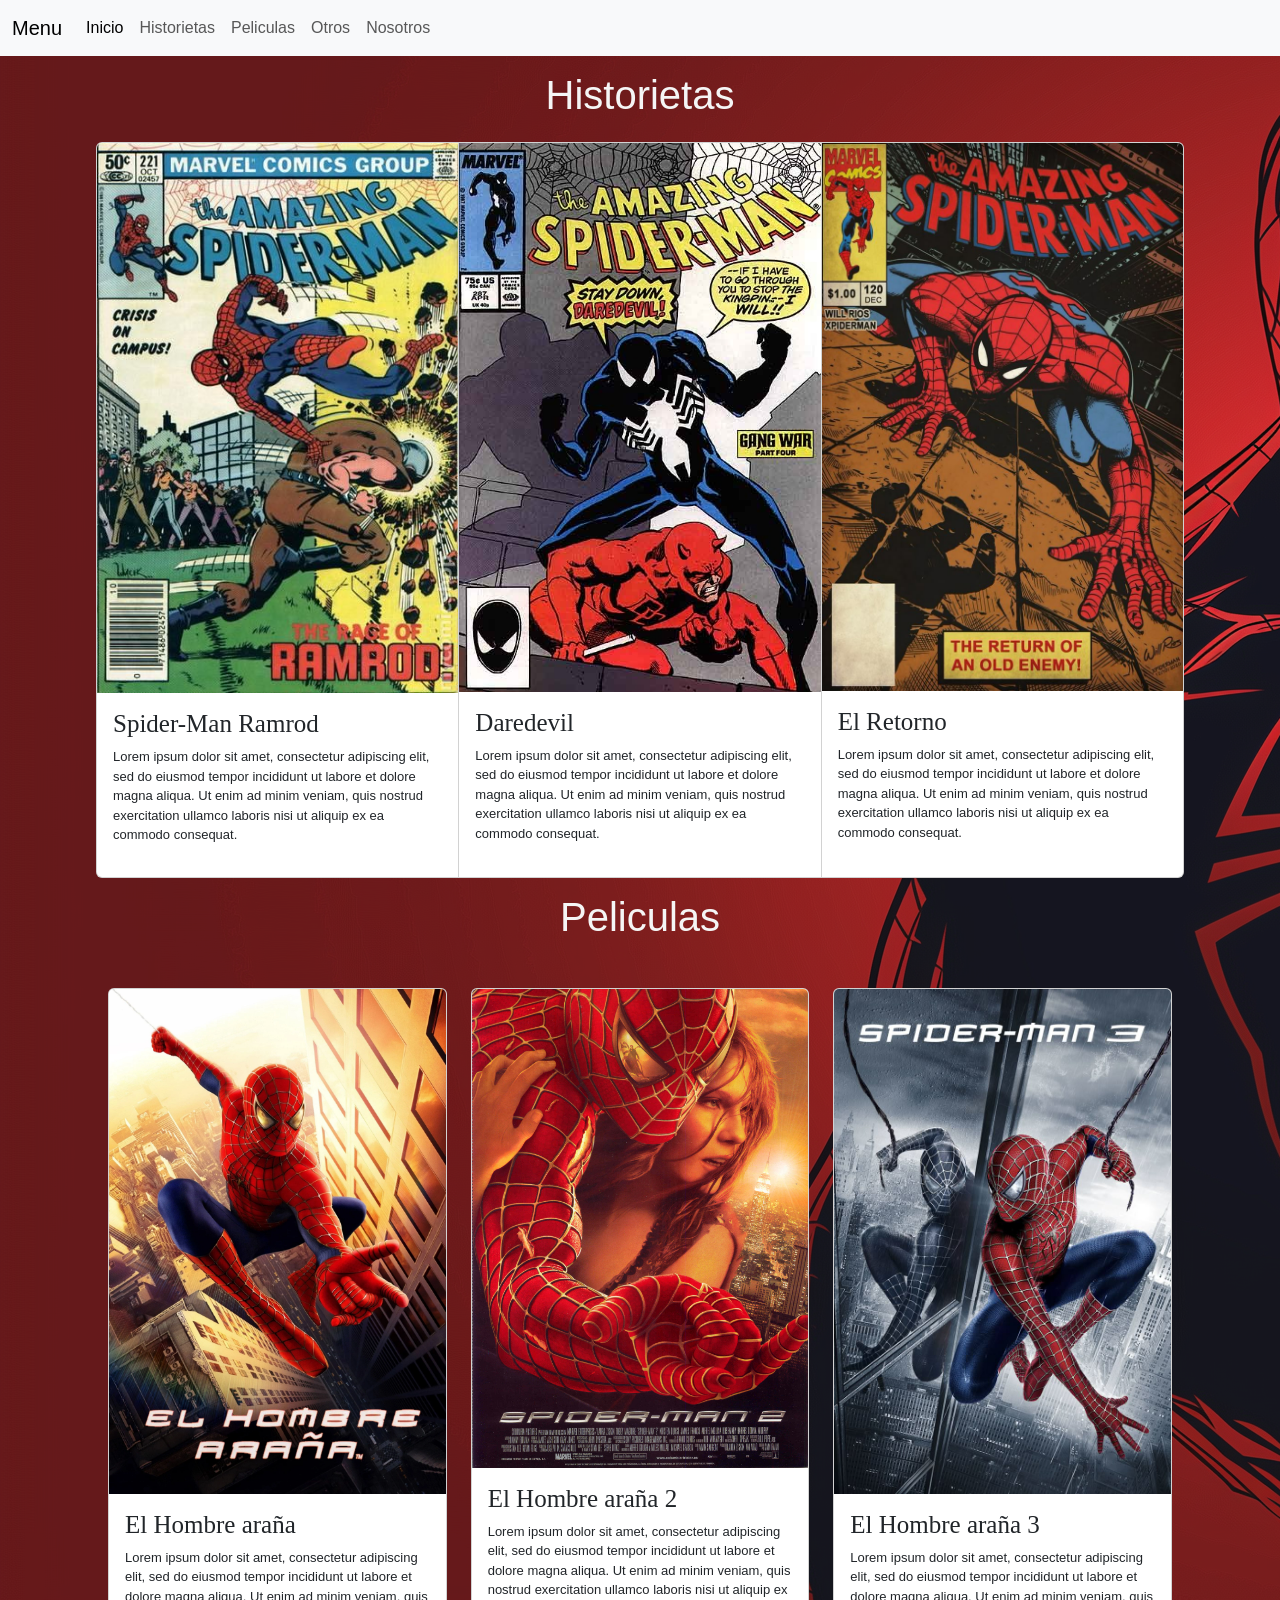
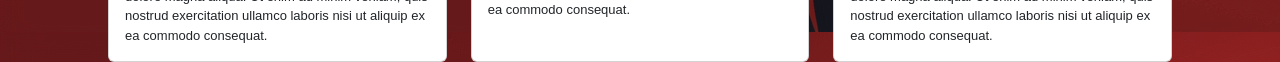
==== index.html @ 8c96453d "first commit" ====
<!DOCTYPE html>
<html lang="en">
<head>
    <meta charset="UTF-8">
    <meta name="viewport" content="width=device-width, initial-scale=1.0">
    <title>Inicio</title>
    <link href="https://cdn.jsdelivr.net/npm/bootstrap@5.3.8/dist/css/bootstrap.min.css" rel="stylesheet" integrity="sha384-sRIl4kxILFvY47J16cr9ZwB07vP4J8+LH7qKQnuqkuIAvNWLzeN8tE5YBujZqJLB" crossorigin="anonymous">
    <link rel="stylesheet" href="style.css">
</head>
<body>
    <header>

        <nav class="navbar navbar-expand-lg bg-body-tertiary">
  <div class="container-fluid">
    <a class="navbar-brand" href="#">Menu</a>
    <button class="navbar-toggler" type="button" data-bs-toggle="collapse" data-bs-target="#navbarNavAltMarkup" aria-controls="navbarNavAltMarkup" aria-expanded="false" aria-label="Toggle navigation">
      <span class="navbar-toggler-icon"></span>
    </button>
    <div class="collapse navbar-collapse" id="navbarNavAltMarkup">
      <div class="navbar-nav">
        <a class="nav-link active" aria-current="page" href="#">Inicio</a>
        <a class="nav-link" href="./pages/historietas.html">Historietas</a>
        <a class="nav-link" href="./pages/peliculas.html">Peliculas</a>
        <a class="nav-link" href="./pages/otros.html">Otros</a>
        <a class="nav-link" href="./pages/nosotros.html">Nosotros</a>
      </div>
    </div>
  </div>
</nav>

    </header>

    <main>

        <h2 class="titulo-secundario">Historietas</h2>

        <div class="card-group contenedor-inicio">
  <div class="card">
    <img src="./img/hombrearaña.jpg" class="card-img-top" alt="Ramrod">
    <div class="card-body">
      <h5 class="card-title">Spider-Man Ramrod</h5>
      <p class="card-text">Lorem ipsum dolor sit amet, consectetur adipiscing elit, sed do eiusmod tempor incididunt ut labore et dolore magna aliqua. Ut enim ad minim veniam, quis nostrud exercitation ullamco laboris nisi ut aliquip ex ea commodo consequat.</p>
      <p class="card-text"><small class="text-body-secondary"></small></p>
    </div>
  </div>
  <div class="card">
    <img src="./img/hombrearañana2.jpg" class="card-img-top" alt="Daredevil">
    <div class="card-body">
      <h5 class="card-title">Daredevil</h5>
      <p class="card-text">Lorem ipsum dolor sit amet, consectetur adipiscing elit, sed do eiusmod tempor incididunt ut labore et dolore magna aliqua. Ut enim ad minim veniam, quis nostrud exercitation ullamco laboris nisi ut aliquip ex ea commodo consequat.</p>
      <p class="card-text"><small class="text-body-secondary"></small></p>
    </div>
  </div>
  <div class="card">
    <img src="./img/hombrearaña3.jpg" class="card-img-top" alt="Return">
    <div class="card-body">
      <h5 class="card-title">El Retorno</h5>
      <p class="card-text">Lorem ipsum dolor sit amet, consectetur adipiscing elit, sed do eiusmod tempor incididunt ut labore et dolore magna aliqua. Ut enim ad minim veniam, quis nostrud exercitation ullamco laboris nisi ut aliquip ex ea commodo consequat.</p>
      <p class="card-text"><small class="text-body-secondary"></small></p>
    </div>
  </div>
</div>
<H2 class="titulo-secundario">Peliculas</H2>

<div class="row row-cols-1 row-cols-md-3 g-4 contenedor-inicio">
  <div class="col">
    <div class="card h-100">
      <img src="./img/Hombrepeli1.webp" class="card-img-top" alt="...">
      <div class="card-body">
        <h5 class="card-title">El Hombre araña</h5>
        <p class="card-text">Lorem ipsum dolor sit amet, consectetur adipiscing elit, sed do eiusmod tempor incididunt ut labore et dolore magna aliqua. Ut enim ad minim veniam, quis nostrud exercitation ullamco laboris nisi ut aliquip ex ea commodo consequat.</p>
      </div>
    </div>
  </div>
  <div class="col">
    <div class="card h-100">
      <img src="./img/hombrepeli2.jpg" class="card-img-top" alt="...">
      <div class="card-body">
        <h5 class="card-title">El Hombre araña 2</h5>
        <p class="card-text">Lorem ipsum dolor sit amet, consectetur adipiscing elit, sed do eiusmod tempor incididunt ut labore et dolore magna aliqua. Ut enim ad minim veniam, quis nostrud exercitation ullamco laboris nisi ut aliquip ex ea commodo consequat.</p>
      </div>
    </div>
  </div>
  <div class="col">
    <div class="card h-100">
      <img src="./img/hombrepeli3.jpg" class="card-img-top" alt="...">
      <div class="card-body">
        <h5 class="card-title">El Hombre araña 3</h5>
        <p class="card-text">Lorem ipsum dolor sit amet, consectetur adipiscing elit, sed do eiusmod tempor incididunt ut labore et dolore magna aliqua. Ut enim ad minim veniam, quis nostrud exercitation ullamco laboris nisi ut aliquip ex ea commodo consequat.</p>
      </div>
    </div>
  </div>
</div>


    </main>

    <footer>

    </footer>
    <script src="https://cdn.jsdelivr.net/npm/bootstrap@5.3.8/dist/js/bootstrap.bundle.min.js" integrity="sha384-FKyoEForCGlyvwx9Hj09JcYn3nv7wiPVlz7YYwJrWVcXK/BmnVDxM+D2scQbITxI" crossorigin="anonymous"></script>
</html>
---- style.css ----
*{
    margin: 0;
    padding: 0;
    box-sizing: border-box;

}

body{
    font-family: 'Lucida Sans', 'Lucida Sans Regular', 'Lucida Grande', 'Lucida Sans Unicode', Geneva, Verdana, sans-serif;
    background-image: url(fondo4.jpg);
    }
.container-fluid{
        
    font-family: Verdana, Geneva, Tahoma, sans-serif;

}

.titulo-secundario{
    color: whitesmoke;
    font-size: 40px;
    padding: 15px;
    text-align: center;
    text-shadow: 4px;
}

.card-title{

    font-family: Georgia, 'Times New Roman', Times, serif;
    font-size: 25px;
}

.card-text{

    font-size: 13px;
}

.card-text1{

    font-size: 15px;
}

.ajuste-card{
    display: grid;
    gap: 20px;

    max-width: 1000px;
    margin: auto;
    width: 100%;

    border: solid 3px black;
}

.ajustar-imagen{
    border: solid 2px black;
}

.contenedor{
    width: 85%;
    max-width: 20px auto;
     margin: 0 auto;
}

.texto-pregunta{
    color: white;
    font-family: 'Courier New', Courier, monospace;
    text-align: center;
}

.texto-respuesta{
    color: aliceblue;
    border: solid 2px black
    
}
.contenedor-inicio{
    width: 85%;
     max-width: 20px auto;
     margin: 0 auto;
}



.peli-imagenes{
    height: 40vh;
    object-fit: cover;
    margin: 0 auto;
}

@media ( max-width ){

    .peli-imagenes{ 
    height: 30vh;

}
}

.tops{
    color: aliceblue;
    font-family: 'Gill Sans', 'Gill Sans MT', Calibri, 'Trebuchet MS', sans-serif;
    font-style: normal;
    margin: 0 auto;
}
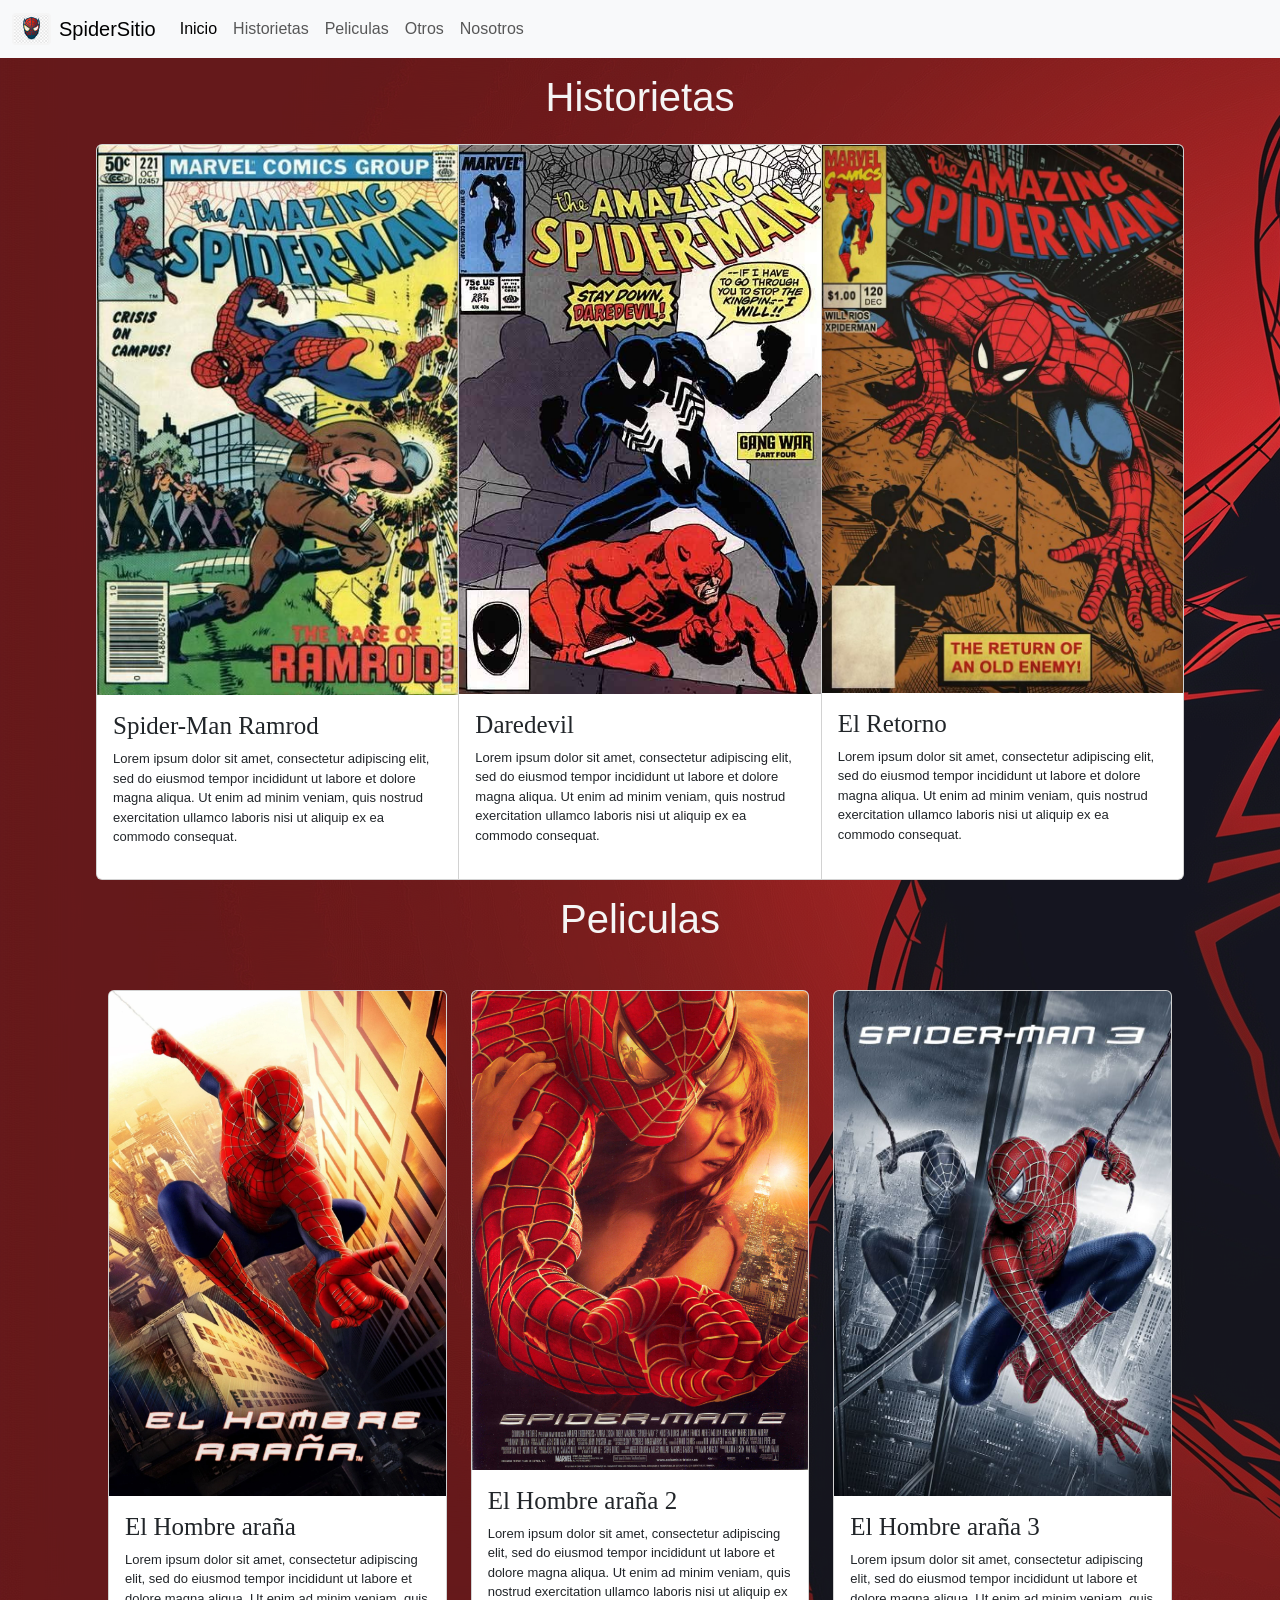
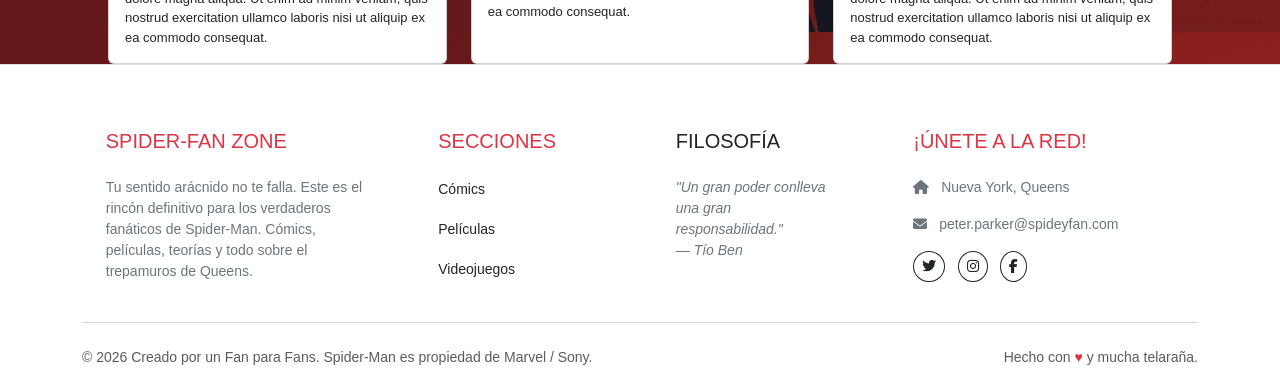
==== commit 20b3268f: "se modifico todo" ====
--- a/index.html
+++ b/index.html
@@ -5,30 +5,38 @@
     <meta name="viewport" content="width=device-width, initial-scale=1.0">
     <title>Inicio</title>
     <link href="https://cdn.jsdelivr.net/npm/bootstrap@5.3.8/dist/css/bootstrap.min.css" rel="stylesheet" integrity="sha384-sRIl4kxILFvY47J16cr9ZwB07vP4J8+LH7qKQnuqkuIAvNWLzeN8tE5YBujZqJLB" crossorigin="anonymous">
+    <link rel="stylesheet" href="https://cdnjs.cloudflare.com/ajax/libs/font-awesome/6.4.0/css/all.min.css" integrity="sha512-iecdLmaskl7CVkqkXNQ/ZH/XLlvWZOJyj7Yy7tcenmpD1ypASozpmT/E0iPtmFIB46ZmdtAc9eNBvH0H/ZpiBw==" crossorigin="anonymous" referrerpolicy="no-referrer" />
     <link rel="stylesheet" href="style.css">
 </head>
 <body>
+
+
     <header>
+  <nav class="navbar navbar-expand-lg bg-body-tertiary">
+    <div class="container-fluid">
+      
+      <a class="navbar-brand d-flex align-items-center" href="#">
+        <img src="./img/spidey_icon.png" alt="Spider-Man Icon" class="spidey-logo">
+        SpiderSitio
+      </a>
+      
+      <button class="navbar-toggler spidey-menu-btn" type="button" data-bs-toggle="collapse" data-bs-target="#navbarNavAltMarkup" aria-controls="navbarNavAltMarkup" aria-expanded="false" aria-label="Toggle navigation">
+        <img src="./img/spidey_icon.png" alt="Menu" class="spidey-btn-img">
+      </button>
+      
+      <div class="collapse navbar-collapse" id="navbarNavAltMarkup">
+        <div class="navbar-nav">
+          <a class="nav-link active" aria-current="page" href="#">Inicio</a>
+          <a class="nav-link" href="./pages/historietas.html">Historietas</a>
+          <a class="nav-link" href="./pages/peliculas.html">Peliculas</a>
+          <a class="nav-link" href="./pages/otros.html">Otros</a>
+          <a class="nav-link" href="./pages/nosotros.html">Nosotros</a>
+        </div>
+      </div>
 
-        <nav class="navbar navbar-expand-lg bg-body-tertiary">
-  <div class="container-fluid">
-    <a class="navbar-brand" href="#">Menu</a>
-    <button class="navbar-toggler" type="button" data-bs-toggle="collapse" data-bs-target="#navbarNavAltMarkup" aria-controls="navbarNavAltMarkup" aria-expanded="false" aria-label="Toggle navigation">
-      <span class="navbar-toggler-icon"></span>
-    </button>
-    <div class="collapse navbar-collapse" id="navbarNavAltMarkup">
-      <div class="navbar-nav">
-        <a class="nav-link active" aria-current="page" href="#">Inicio</a>
-        <a class="nav-link" href="./pages/historietas.html">Historietas</a>
-        <a class="nav-link" href="./pages/peliculas.html">Peliculas</a>
-        <a class="nav-link" href="./pages/otros.html">Otros</a>
-        <a class="nav-link" href="./pages/nosotros.html">Nosotros</a>
-      </div>
     </div>
-  </div>
-</nav>
-
-    </header>
+  </nav>
+</header>
 
     <main>
 
@@ -95,8 +103,61 @@
 
     </main>
 
-    <footer>
+    
+    <footer class="footer-blanco text-dark pt-5 pb-4">
+    <div class="container text-center text-md-start">
+        <div class="row text-center text-md-start">
+            
+            <div class="col-md-3 col-lg-3 col-xl-3 mx-auto mt-3">
+                <h5 class="text-uppercase mb-4 font-weight-bold text-danger">Spider-Fan Zone</h5>
+                <p class="text-secondary small">
+                    Tu sentido arácnido no te falla. Este es el rincón definitivo para los verdaderos fanáticos de Spider-Man. Cómics, películas, teorías y todo sobre el trepamuros de Queens.
+                </p>
+            </div>
 
-    </footer>
+            <div class="col-md-2 col-lg-2 col-xl-2 mx-auto mt-3">
+                <h5 class="text-uppercase mb-4 font-weight-bold text-danger">Secciones</h5>
+                <p><a href="#" class="text-dark text-decoration-none hover-red small">Cómics</a></p>
+                <p><a href="#" class="text-dark text-decoration-none hover-red small">Películas</a></p>
+                <p><a href="#" class="text-dark text-decoration-none hover-red small">Videojuegos</a></p>
+            </div>
+
+            <div class="col-md-3 col-lg-2 col-xl-2 mx-auto mt-3">
+                <h5 class="text-uppercase mb-4 font-weight-bold text-dark">Filosofía</h5>
+                <p class="fst-italic text-secondary small">
+                    "Un gran poder conlleva una gran responsabilidad." <br>— Tío Ben
+                </p>
+            </div>
+
+            <div class="col-md-4 col-lg-3 col-xl-3 mx-auto mt-3">
+                <h5 class="text-uppercase mb-4 font-weight-bold text-danger">¡Únete a la Red!</h5>
+                <p class="small text-secondary"><i class="fas fa-home me-2"></i> Nueva York, Queens</p>
+                <p class="small text-secondary"><i class="fas fa-envelope me-2"></i> peter.parker@spideyfan.com</p>
+                
+                <div class="mt-3">
+                    <a href="#" class="btn btn-outline-dark btn-sm rounded-circle me-2"><i class="fab fa-twitter"></i></a>
+                    <a href="#" class="btn btn-outline-dark btn-sm rounded-circle me-2"><i class="fab fa-instagram"></i></a>
+                    <a href="#" class="btn btn-outline-dark btn-sm rounded-circle"><i class="fab fa-facebook-f"></i></a>
+                </div>
+            </div>
+            
+        </div>
+
+        <hr class="mb-4 mt-4 text-muted">
+
+        <div class="row align-items-center">
+            <div class="col-md-7 col-lg-8 text-center text-md-start">
+                <p class="small text-muted mb-0">
+                    © 2026 Creado por un Fan para Fans. Spider-Man es propiedad de Marvel / Sony.
+                </p>
+            </div>
+            <div class="col-md-5 col-lg-4 text-center text-md-end">
+                <p class="small text-muted mb-0">Hecho con <span class="text-danger">♥</span> y mucha telaraña.</p>
+            </div>
+        </div>
+    </div>
+</footer>
+
+
     <script src="https://cdn.jsdelivr.net/npm/bootstrap@5.3.8/dist/js/bootstrap.bundle.min.js" integrity="sha384-FKyoEForCGlyvwx9Hj09JcYn3nv7wiPVlz7YYwJrWVcXK/BmnVDxM+D2scQbITxI" crossorigin="anonymous"></script>
 </html>
--- a/style.css
+++ b/style.css
@@ -79,23 +79,72 @@
 
 
 
-.peli-imagenes{
-    height: 40vh;
+@media (max-width: 767.98px) {
+  .ajuste-carrusel {
+    min-height: 200px;
+  }
+  .peli-imagenes {
+    height: 100%;
     object-fit: cover;
-    margin: 0 auto;
+  }
 }
 
-@media ( max-width ){
-
-    .peli-imagenes{ 
-    height: 30vh;
-
-}
+.tops {
+  font-family: 'Poppins', sans-serif;
+  font-size: 1.4rem;
+  font-weight: 800;
+  text-transform: uppercase;
+  color: #ffffff;
+  background-color: #e50914; /* Rojo estilo Netflix */
+  padding: 6px 16px;
+  border-radius: 4px;
+  display: inline-block;
+  margin-left: 1.5rem; /* Alineado con tus tarjetas */
+  margin-top: 2.5rem;
+  margin-bottom: 1.2rem;
+  box-shadow: 0 4px 6px rgba(0, 0, 0, 0.1);
 }
 
-.tops{
-    color: aliceblue;
-    font-family: 'Gill Sans', 'Gill Sans MT', Calibri, 'Trebuchet MS', sans-serif;
-    font-style: normal;
-    margin: 0 auto;
+.footer-blanco {
+    background-color: #ffffff; 
+    border-top: 1px solid #e0e0e0; 
 }
+
+
+.hover-red:hover {
+    color: #dc3545 !important;
+    transition: color 0.2s ease-in-out;
+}
+
+
+.footer-blanco .btn-outline-dark:hover {
+    background-color: #dc3545;
+    border-color: #dc3545;
+    color: #ffffff;
+}
+
+
+.spidey-logo {
+  height: 32px;
+  width: auto;
+  margin-right: 8px;
+  background-color: whitesmoke; 
+  border-radius: 4px;        
+  padding: 2px;              
+}
+
+
+.spidey-menu-btn {
+  border: none !important;
+  background: transparent !important;
+  padding: 0;
+}
+
+
+.spidey-btn-img {
+  height: 32px;
+  width: auto;
+  background-color: whitesmoke; 
+  border-radius: 4px;        
+  padding: 2px;              
+}
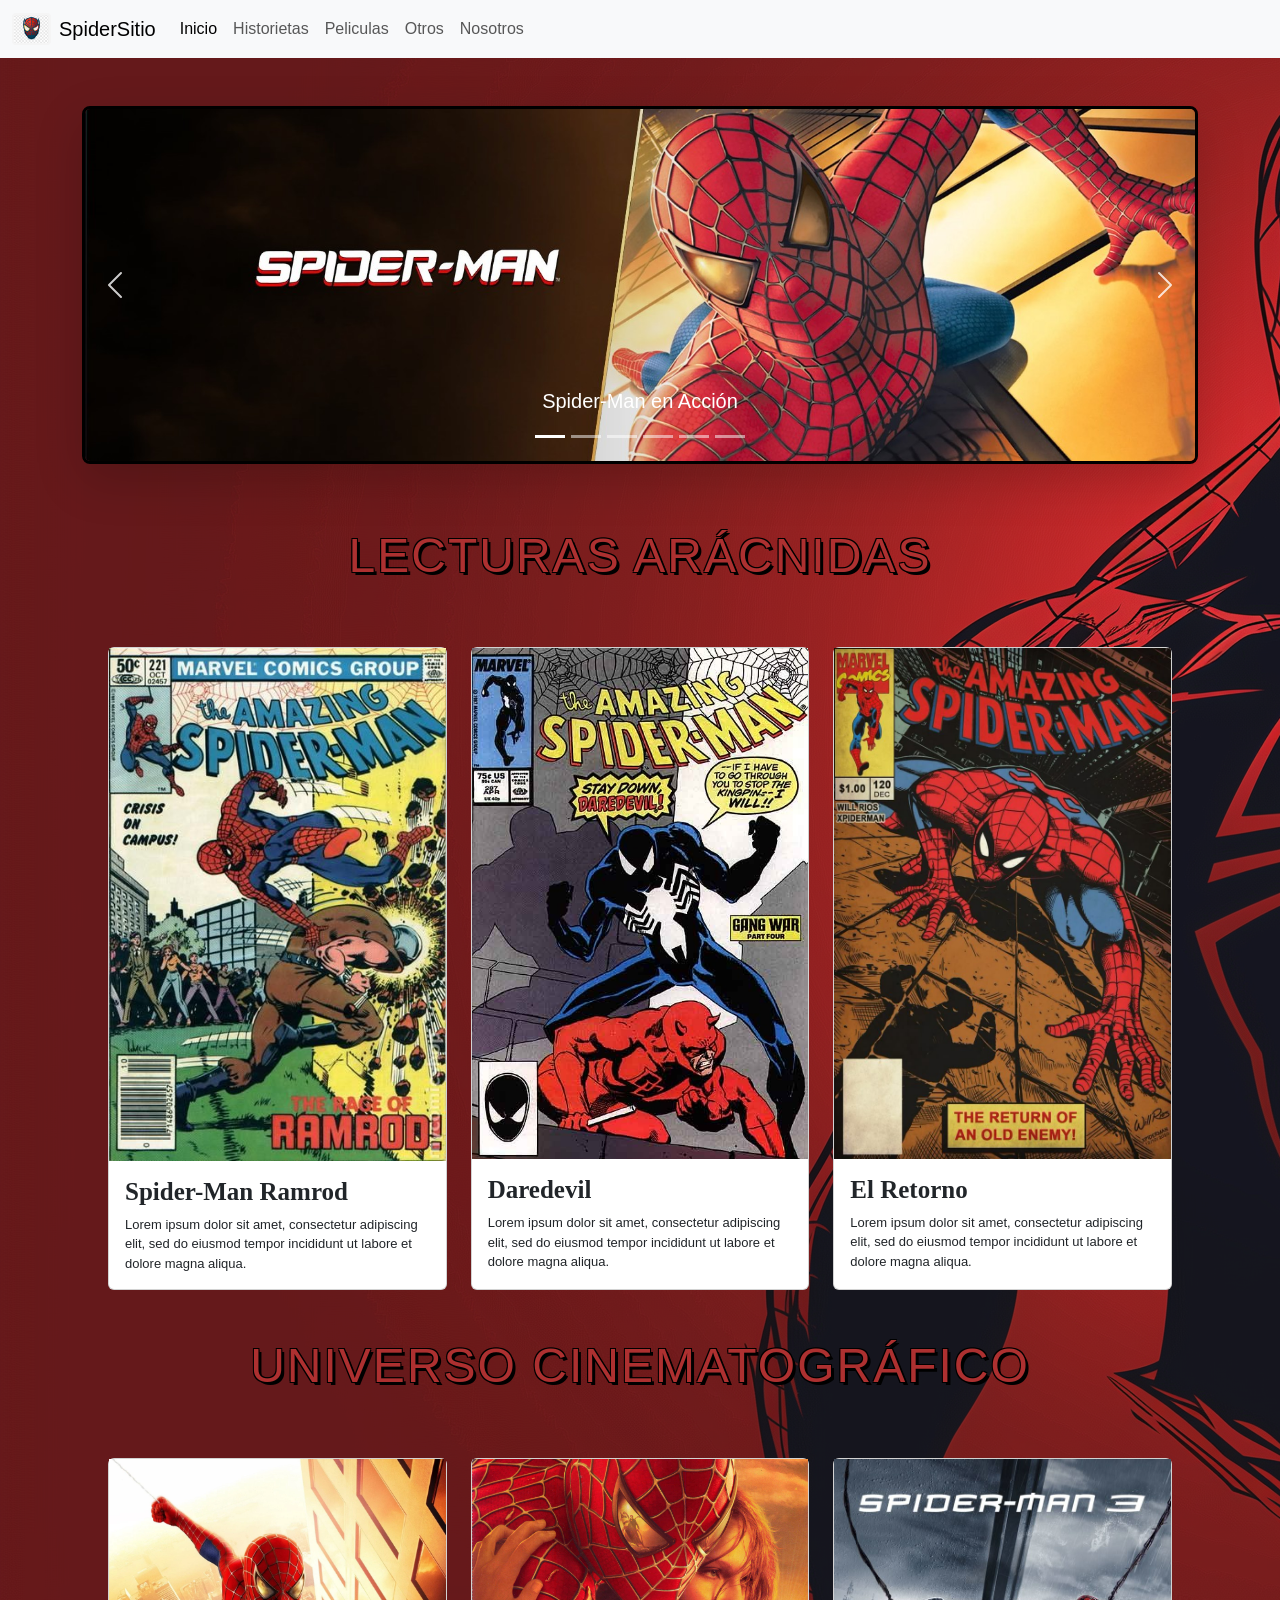
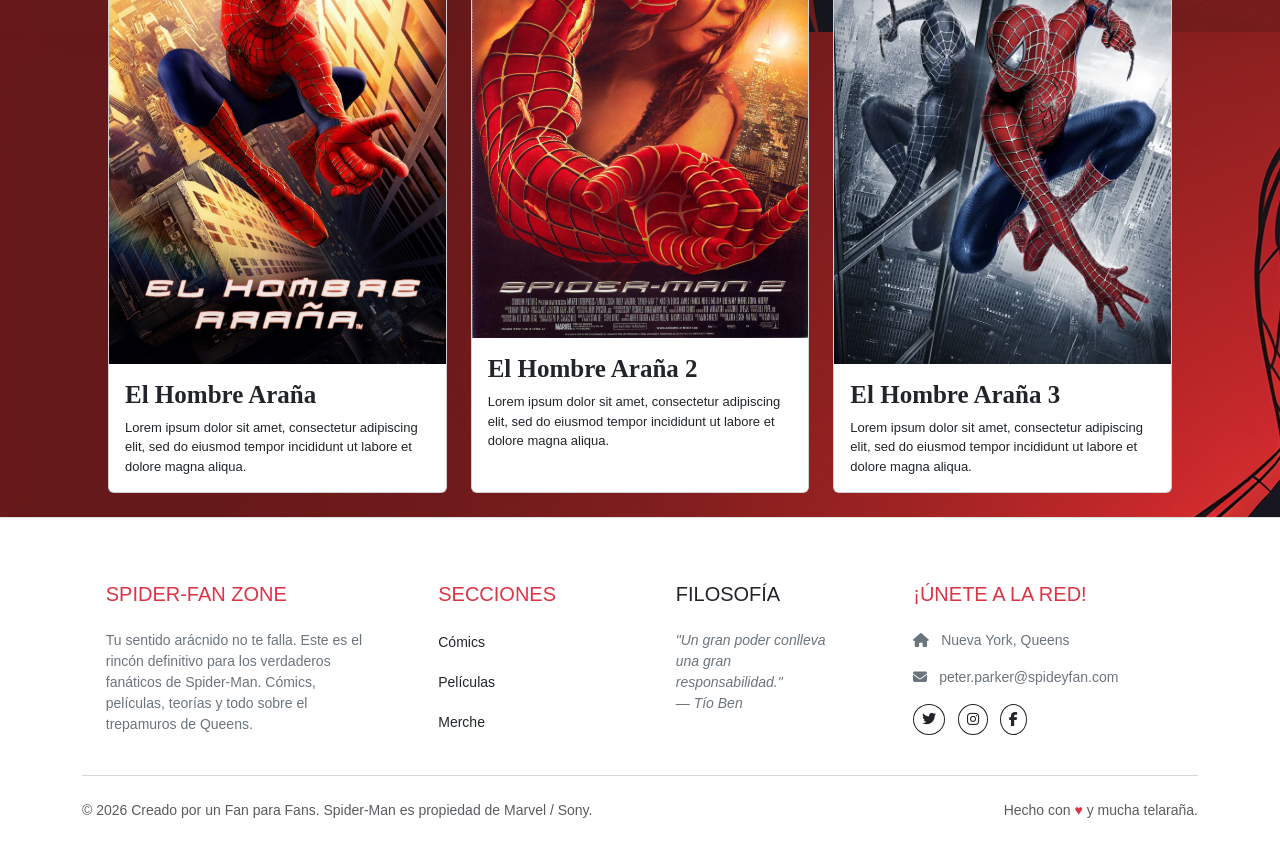
==== commit 25b0a709: "se agrego bastante" ====
--- a/index.html
+++ b/index.html
@@ -9,9 +9,8 @@
     <link rel="stylesheet" href="style.css">
 </head>
 <body>
-
-
-    <header>
+  
+  <header>
   <nav class="navbar navbar-expand-lg bg-body-tertiary">
     <div class="container-fluid">
       
@@ -38,73 +37,147 @@
   </nav>
 </header>
 
-    <main>
-
-        <h2 class="titulo-secundario">Historietas</h2>
-
-        <div class="card-group contenedor-inicio">
-  <div class="card">
-    <img src="./img/hombrearaña.jpg" class="card-img-top" alt="Ramrod">
-    <div class="card-body">
-      <h5 class="card-title">Spider-Man Ramrod</h5>
-      <p class="card-text">Lorem ipsum dolor sit amet, consectetur adipiscing elit, sed do eiusmod tempor incididunt ut labore et dolore magna aliqua. Ut enim ad minim veniam, quis nostrud exercitation ullamco laboris nisi ut aliquip ex ea commodo consequat.</p>
-      <p class="card-text"><small class="text-body-secondary"></small></p>
-    </div>
-  </div>
-  <div class="card">
-    <img src="./img/hombrearañana2.jpg" class="card-img-top" alt="Daredevil">
-    <div class="card-body">
-      <h5 class="card-title">Daredevil</h5>
-      <p class="card-text">Lorem ipsum dolor sit amet, consectetur adipiscing elit, sed do eiusmod tempor incididunt ut labore et dolore magna aliqua. Ut enim ad minim veniam, quis nostrud exercitation ullamco laboris nisi ut aliquip ex ea commodo consequat.</p>
-      <p class="card-text"><small class="text-body-secondary"></small></p>
-    </div>
-  </div>
-  <div class="card">
-    <img src="./img/hombrearaña3.jpg" class="card-img-top" alt="Return">
-    <div class="card-body">
-      <h5 class="card-title">El Retorno</h5>
-      <p class="card-text">Lorem ipsum dolor sit amet, consectetur adipiscing elit, sed do eiusmod tempor incididunt ut labore et dolore magna aliqua. Ut enim ad minim veniam, quis nostrud exercitation ullamco laboris nisi ut aliquip ex ea commodo consequat.</p>
-      <p class="card-text"><small class="text-body-secondary"></small></p>
-    </div>
-  </div>
+<main class="mb-4">
+
+  <div id="carruselSpiderMan" class="carousel slide container my-5" data-bs-ride="carousel" data-bs-interval="3000">
+  
+  <div class="carousel-indicators">
+    <button type="button" data-bs-target="#carruselSpiderMan" data-bs-slide-to="0" class="active" aria-current="true" aria-label="Slide 1"></button>
+    <button type="button" data-bs-target="#carruselSpiderMan" data-bs-slide-to="1" aria-label="Slide 2"></button>
+    <button type="button" data-bs-target="#carruselSpiderMan" data-bs-slide-to="2" aria-label="Slide 3"></button>
+    <button type="button" data-bs-target="#carruselSpiderMan" data-bs-slide-to="3" aria-label="Slide 4"></button>
+    <button type="button" data-bs-target="#carruselSpiderMan" data-bs-slide-to="4" aria-label="Slide 5"></button>
+    <button type="button" data-bs-target="#carruselSpiderMan" data-bs-slide-to="5" aria-label="Slide 6"></button>
+  </div>
+
+  <div class="carousel-inner rounded-3 shadow-lg" style="border: 3px solid #000;">
+    
+    <div class="carousel-item active">
+      <img src="./img/banner1.jpg" class="d-block w-100 img-carrusel" alt="Spider-Man Acción 1">
+      <div class="carousel-caption d-none d-md-block fondo-subtítulo">
+        <h5>Spider-Man en Acción</h5>
+      </div>
+    </div>
+
+    <div class="carousel-item">
+      <img src="./img/araña2.jpg" class="d-block w-100 img-carrusel" alt="Spider-Man Acción 2">
+      <div class="carousel-caption d-none d-md-block fondo-subtítulo">
+        <h5>El amigable vecino</h5>
+      </div>
+    </div>
+
+    <div class="carousel-item">
+      <img src="./img/banertom1.jpg" class="d-block w-100 img-carrusel" alt="Spider-Man Acción 3">
+      <div class="carousel-caption d-none d-md-block fondo-subtítulo">
+        <h5>A través del Spider-Verso</h5>
+      </div>
+    </div>
+
+    <div class="carousel-item">
+      <img src="./img/banertom2.jpg" class="d-block w-100 img-carrusel" alt="Spider-Man Acción 4">
+      <div class="carousel-caption d-none d-md-block fondo-subtítulo">
+        <h5>Traje Clásico</h5>
+      </div>
+    </div>
+
+    <div class="carousel-item">
+      <img src="./img/banerand.jpg" class="d-block w-100 img-carrusel" alt="Spider-Man Acción 5">
+      <div class="carousel-caption d-none d-md-block fondo-subtítulo">
+        <h5>Balanceándose por Nueva York</h5>
+      </div>
+    </div>
+
+    <div class="carousel-item">
+      <img src="./img/andrew2.jpg" class="d-block w-100 img-carrusel" alt="Spider-Man Acción 6">
+      <div class="carousel-caption d-none d-md-block fondo-subtítulo">
+        <h5>Aliados arácnidos</h5>
+      </div>
+    </div>
+
+  </div>
+
+  <button class="carousel-control-prev" type="button" data-bs-target="#carruselSpiderMan" data-bs-slide="prev">
+    <span class="carousel-control-prev-icon" aria-hidden="true"></span>
+    <span class="visually-hidden">Anterior</span>
+  </button>
+  <button class="carousel-control-next" type="button" data-bs-target="#carruselSpiderMan" data-bs-slide="next">
+    <span class="carousel-control-next-icon" aria-hidden="true"></span>
+    <span class="visually-hidden">Siguiente</span>
+  </button>
 </div>
-<H2 class="titulo-secundario">Peliculas</H2>
-
-<div class="row row-cols-1 row-cols-md-3 g-4 contenedor-inicio">
+
+  <!-- Título de Cómics Mejorado -->
+  <h2 class="titulo-secundario"><a href="./pages/historietas.html" style="color: inherit; text-decoration: none;">Lecturas Arácnidas</a></h2>
+
+  <div class="row row-cols-1 row-cols-md-3 g-4 contenedor-inicio">
+  
   <div class="col">
     <div class="card h-100">
-      <img src="./img/Hombrepeli1.webp" class="card-img-top" alt="...">
+      <img src="./img/hombrearaña.jpg" class="card-img-top-1" alt="Ramrod">
       <div class="card-body">
-        <h5 class="card-title">El Hombre araña</h5>
-        <p class="card-text">Lorem ipsum dolor sit amet, consectetur adipiscing elit, sed do eiusmod tempor incididunt ut labore et dolore magna aliqua. Ut enim ad minim veniam, quis nostrud exercitation ullamco laboris nisi ut aliquip ex ea commodo consequat.</p>
-      </div>
-    </div>
-  </div>
+        <h5 class="card-title fw-bold">Spider-Man Ramrod</h5>
+        <p class="card-text">Lorem ipsum dolor sit amet, consectetur adipiscing elit, sed do eiusmod tempor incididunt ut labore et dolore magna aliqua.</p>
+      </div>
+    </div>
+  </div>
+
   <div class="col">
     <div class="card h-100">
-      <img src="./img/hombrepeli2.jpg" class="card-img-top" alt="...">
+      <img src="./img/hombrearañana2.jpg" class="card-img-top-1" alt="Daredevil">
       <div class="card-body">
-        <h5 class="card-title">El Hombre araña 2</h5>
-        <p class="card-text">Lorem ipsum dolor sit amet, consectetur adipiscing elit, sed do eiusmod tempor incididunt ut labore et dolore magna aliqua. Ut enim ad minim veniam, quis nostrud exercitation ullamco laboris nisi ut aliquip ex ea commodo consequat.</p>
-      </div>
-    </div>
-  </div>
+        <h5 class="card-title fw-bold">Daredevil</h5>
+        <p class="card-text">Lorem ipsum dolor sit amet, consectetur adipiscing elit, sed do eiusmod tempor incididunt ut labore et dolore magna aliqua.</p>
+      </div>
+    </div>
+  </div>
+
   <div class="col">
     <div class="card h-100">
-      <img src="./img/hombrepeli3.jpg" class="card-img-top" alt="...">
+      <img src="./img/hombrearaña3.jpg" class="card-img-top-1" alt="Return">
       <div class="card-body">
-        <h5 class="card-title">El Hombre araña 3</h5>
-        <p class="card-text">Lorem ipsum dolor sit amet, consectetur adipiscing elit, sed do eiusmod tempor incididunt ut labore et dolore magna aliqua. Ut enim ad minim veniam, quis nostrud exercitation ullamco laboris nisi ut aliquip ex ea commodo consequat.</p>
-      </div>
-    </div>
-  </div>
+        <h5 class="card-title fw-bold">El Retorno</h5>
+        <p class="card-text">Lorem ipsum dolor sit amet, consectetur adipiscing elit, sed do eiusmod tempor incididunt ut labore et dolore magna aliqua.</p>
+      </div>
+    </div>
+  </div>
+
 </div>
 
-
-    </main>
-
+  <!-- Título de Películas Mejorado -->
+  <h2 class="titulo-secundario"><a href="./pages/peliculas.html" style="color: inherit; text-decoration: none;">Universo Cinematográfico</a></h2>
+
+  <div class="row row-cols-1 row-cols-md-3 g-4 contenedor-inicio">
+    <div class="col">
+      <div class="card h-100">
+        <img src="./img/Hombrepeli1.webp" class="card-img-top-1" alt="...">
+        <div class="card-body">
+          <h5 class="card-title fw-bold">El Hombre Araña</h5>
+          <p class="card-text">Lorem ipsum dolor sit amet, consectetur adipiscing elit, sed do eiusmod tempor incididunt ut labore et dolore magna aliqua.</p>
+        </div>
+      </div>
+    </div>
+    <div class="col">
+      <div class="card h-100">
+        <img src="./img/hombrepeli2.jpg" class="card-img-top-1" alt="...">
+        <div class="card-body">
+          <h5 class="card-title fw-bold">El Hombre Araña 2</h5>
+          <p class="card-text">Lorem ipsum dolor sit amet, consectetur adipiscing elit, sed do eiusmod tempor incididunt ut labore et dolore magna aliqua.</p>
+        </div>
+      </div>
+    </div>
+    <div class="col">
+      <div class="card h-100">
+        <img src="./img/hombrepeli3.jpg" class="card-img-top-1" alt="...">
+        <div class="card-body">
+          <h5 class="card-title fw-bold">El Hombre Araña 3</h5>
+          <p class="card-text">Lorem ipsum dolor sit amet, consectetur adipiscing elit, sed do eiusmod tempor incididunt ut labore et dolore magna aliqua.</p>
+        </div>
+      </div>
+    </div>
+  </div>
+</main>
     
-    <footer class="footer-blanco text-dark pt-5 pb-4">
+  <footer class="footer-blanco text-dark pt-5 pb-4">
     <div class="container text-center text-md-start">
         <div class="row text-center text-md-start">
             
@@ -117,9 +190,9 @@
 
             <div class="col-md-2 col-lg-2 col-xl-2 mx-auto mt-3">
                 <h5 class="text-uppercase mb-4 font-weight-bold text-danger">Secciones</h5>
-                <p><a href="#" class="text-dark text-decoration-none hover-red small">Cómics</a></p>
-                <p><a href="#" class="text-dark text-decoration-none hover-red small">Películas</a></p>
-                <p><a href="#" class="text-dark text-decoration-none hover-red small">Videojuegos</a></p>
+                <p><a href="./pages/historietas.html" class="text-dark text-decoration-none hover-red small">Cómics</a></p>
+                <p><a href="./pages/peliculas.html" class="text-dark text-decoration-none hover-red small">Películas</a></p>
+                <p><a href="./pages/otros.html" class="text-dark text-decoration-none hover-red small">Merche</a></p>
             </div>
 
             <div class="col-md-3 col-lg-2 col-xl-2 mx-auto mt-3">
@@ -135,9 +208,9 @@
                 <p class="small text-secondary"><i class="fas fa-envelope me-2"></i> peter.parker@spideyfan.com</p>
                 
                 <div class="mt-3">
-                    <a href="#" class="btn btn-outline-dark btn-sm rounded-circle me-2"><i class="fab fa-twitter"></i></a>
-                    <a href="#" class="btn btn-outline-dark btn-sm rounded-circle me-2"><i class="fab fa-instagram"></i></a>
-                    <a href="#" class="btn btn-outline-dark btn-sm rounded-circle"><i class="fab fa-facebook-f"></i></a>
+                    <a href="https://x.com" class="btn btn-outline-dark btn-sm rounded-circle me-2"><i class="fab fa-twitter"></i></a>
+                    <a href="https://www.instagram.com" class="btn btn-outline-dark btn-sm rounded-circle me-2"><i class="fab fa-instagram"></i></a>
+                    <a href="https://www.facebook.com" class="btn btn-outline-dark btn-sm rounded-circle"><i class="fab fa-facebook-f"></i></a>
                 </div>
             </div>
             
@@ -156,8 +229,9 @@
             </div>
         </div>
     </div>
-</footer>
-
-
-    <script src="https://cdn.jsdelivr.net/npm/bootstrap@5.3.8/dist/js/bootstrap.bundle.min.js" integrity="sha384-FKyoEForCGlyvwx9Hj09JcYn3nv7wiPVlz7YYwJrWVcXK/BmnVDxM+D2scQbITxI" crossorigin="anonymous"></script>
+  </footer>
+
+  <script src="https://cdn.jsdelivr.net/npm/bootstrap@5.3.8/dist/js/bootstrap.bundle.min.js" integrity="sha384-FKyoEForCGlyvwx9Hj09JcYn3nv7wiPVlz7YYwJrWVcXK/BmnVDxM+D2scQbITxI" crossorigin="anonymous"></script>
+
+</body>
 </html>
--- a/style.css
+++ b/style.css
@@ -71,6 +71,7 @@
     border: solid 2px black
     
 }
+
 .contenedor-inicio{
     width: 85%;
      max-width: 20px auto;
@@ -79,15 +80,58 @@
 
 
 
+/* --- CONFIGURACIÓN GENERAL (Para computadoras y tablets grandes) --- */
+
+.ajuste-carrusel {
+    border: 3px solid #000;
+    border-radius: 12px;
+    overflow: hidden;
+    box-shadow: 0 10px 30px rgba(0, 0, 0, 0.5), 
+                0 0 15px rgba(226, 54, 54, 0.4);
+    margin: 2rem auto;
+}
+
+.peli-imagenes {
+    height: 450px; /* Altura en PC */
+    object-fit: cover; /* Recorta sutilmente en horizontal */
+    filter: brightness(0.9) contrast(1.1);
+}
+
+/* Flechas de navegación */
+.carousel-control-prev, .carousel-control-next {
+    width: 50px;
+    height: 50px;
+    border-radius: 50%;
+    top: 50%;
+    transform: translateY(-50%);
+    opacity: 0.8;
+    transition: all 0.3s ease;
+}
+.carousel-control-prev { left: 20px; }
+.carousel-control-next { right: 20px; }
+
+
+/* --- CONFIGURACIÓN PARA CELULARES (Pantallas menores a 768px) --- */
 @media (max-width: 767.98px) {
-  .ajuste-carrusel {
-    min-height: 200px;
-  }
-  .peli-imagenes {
-    height: 100%;
-    object-fit: cover;
-  }
-}
+    .peli-imagenes {
+        height: 220px; /* Reducimos la altura drásticamente para que entre en el celular */
+        object-fit: fill; /* O puedes usar 'contain' si prefieres que la imagen se achique por completo sin estirarse */
+    }
+
+    /* Achicamos y movemos las flechas para que no tapen toda la foto en el celular */
+    .carousel-control-prev, .carousel-control-next {
+        width: 35px;
+        height: 35px;
+    }
+    .carousel-control-prev { left: 8px; }
+    .carousel-control-next { right: 8px; }
+    
+    /* Ocultamos los indicadores de abajo en celular para ganar espacio limpio */
+    .carousel-indicators {
+        display: none;
+    }
+}
+
 
 .tops {
   font-family: 'Poppins', sans-serif;
@@ -95,11 +139,11 @@
   font-weight: 800;
   text-transform: uppercase;
   color: #ffffff;
-  background-color: #e50914; /* Rojo estilo Netflix */
+  background-color: #e50914;
   padding: 6px 16px;
   border-radius: 4px;
   display: inline-block;
-  margin-left: 1.5rem; /* Alineado con tus tarjetas */
+  margin-left: 1.5rem;
   margin-top: 2.5rem;
   margin-bottom: 1.2rem;
   box-shadow: 0 4px 6px rgba(0, 0, 0, 0.1);
@@ -147,4 +191,66 @@
   background-color: whitesmoke; 
   border-radius: 4px;        
   padding: 2px;              
+}
+
+.card-img-tops{
+    height: 250px;
+    object-fit: contain;
+    background-color: #f8f9fa;
+    padding: 10px;
+}
+
+/* Importamos una tipografía estilo cómic desde Google Fonts */
+@import url('https://fonts.googleapis.com/css2?family=Bangers&display=swap');
+
+.titulo-secundario {
+    font-family: 'Bangers', 'Impact', sans-serif;
+    font-size: 3rem; /* Más grandes y llamativos */
+    color: #ad3030; /* El rojo característico de Marvel/Spider-Man */
+    text-transform: uppercase; /* Todo en mayúsculas para más impacto */
+    letter-spacing: 2px;
+    text-align: center;
+    margin-top: 2rem;
+    margin-bottom: 1.5rem;
+    
+    /* Efecto de sombra/borde tipo cómic */
+    text-shadow: 
+        3px 3px 0px #000,
+        -1px -1px 0px #000,  
+        1px -1px 0px #000,
+        -1px 1px 0px #000,
+        1px 1px 0px #000;
+        
+    transition: transform 0.3s ease;
+}
+
+/* Un pequeño efecto interactivo cuando pasas el mouse */
+.titulo-secundario:hover {
+    transform: scale(1.05) rotate(-1deg);
+    color: #005a9c; /* Cambia al azul de Spider-Man al pasar el mouse */
+}
+
+.bloque-introduccion {
+    background-color: #fffbdf; /* Un tono amarillo suave, muy típico de los cuadros de narrador de cómics clásicos */
+    border: 3px solid #000;
+    padding: 1.5rem;
+    border-radius: 4px; /* Bordes casi rectos estilo viñeta */
+    box-shadow: 6px 6px 0px #000; /* Sombra sólida negra */
+    margin-bottom: 2.5rem;
+}
+
+.subtitulo-comic {
+    font-family: 'Bangers', sans-serif;
+    color: #b42525; /* Rojo Spider-Man */
+    font-size: 1.8rem;
+    letter-spacing: 1px;
+    margin-bottom: 0.8rem;
+    text-transform: uppercase;
+}
+
+.descripcion-comic {
+    font-size: 1.1rem;
+    color: #222;
+    line-height: 1.6;
+    margin-bottom: 0;
 }
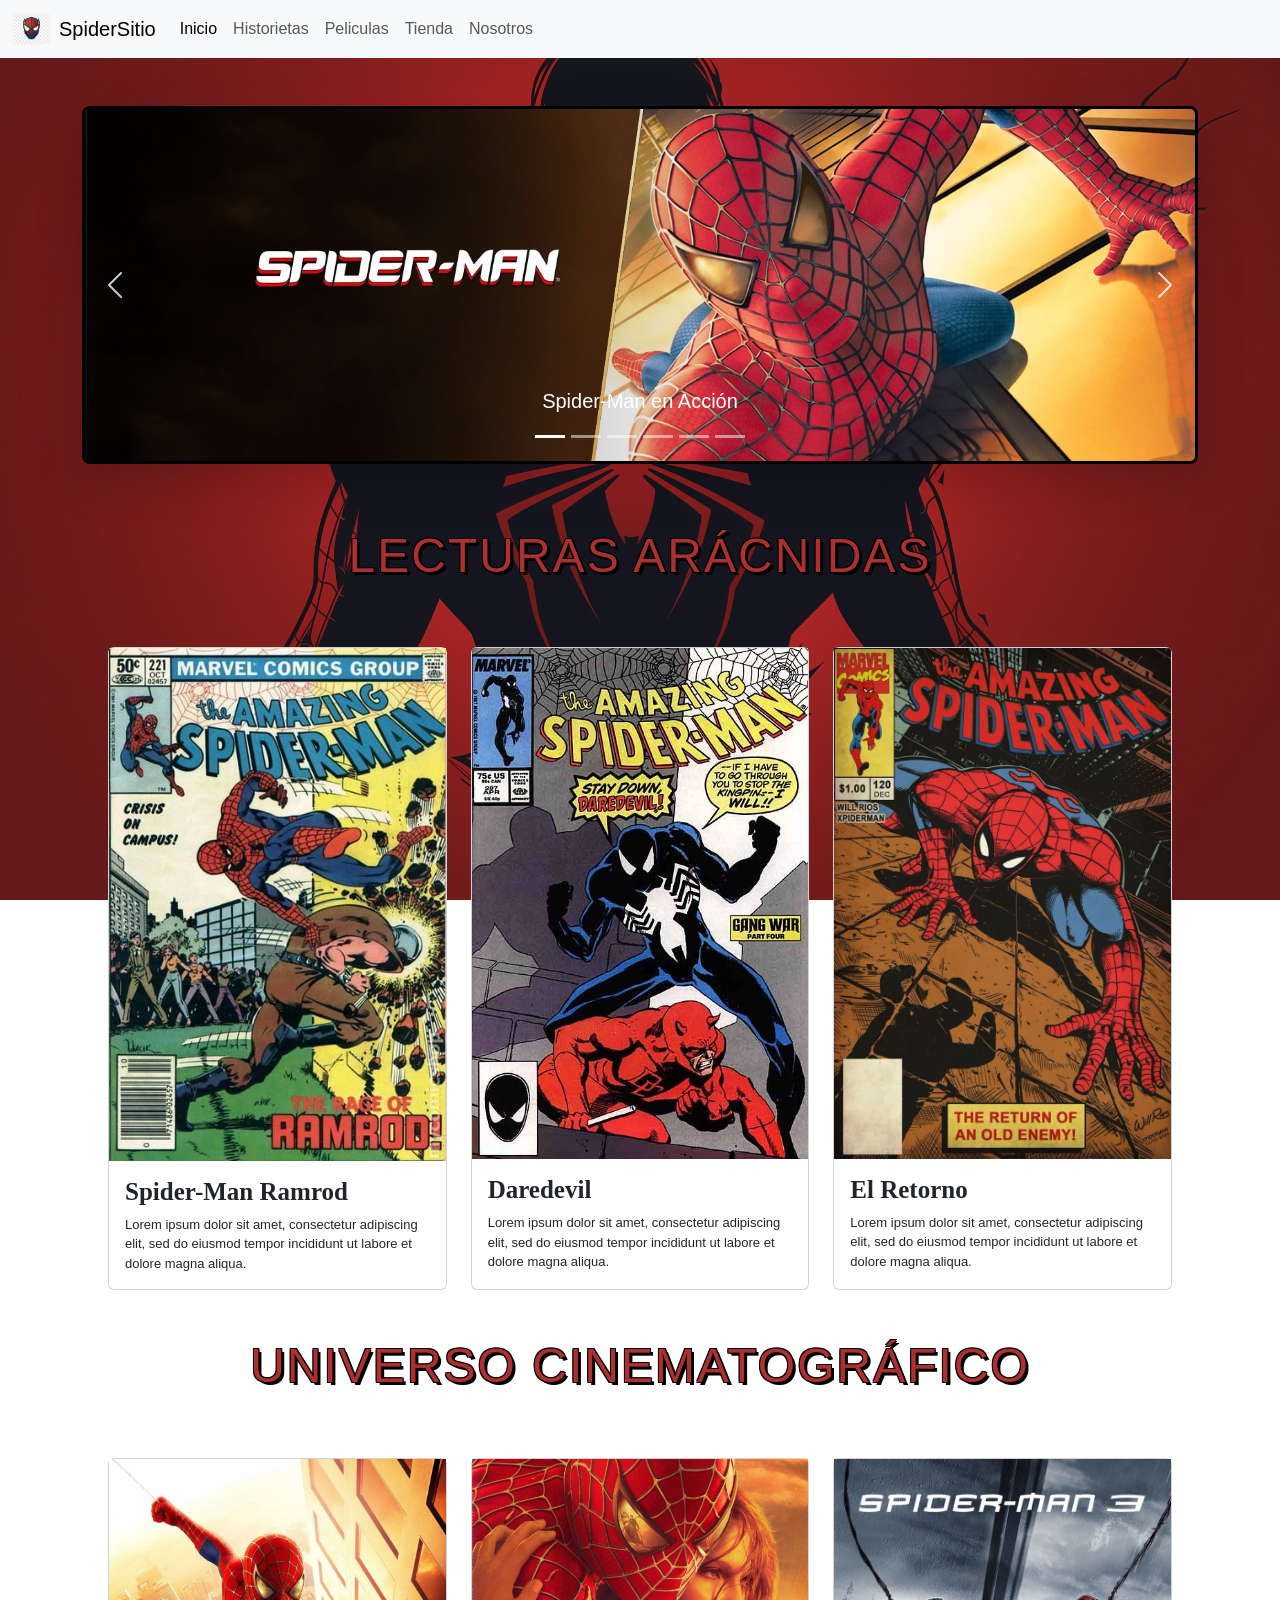
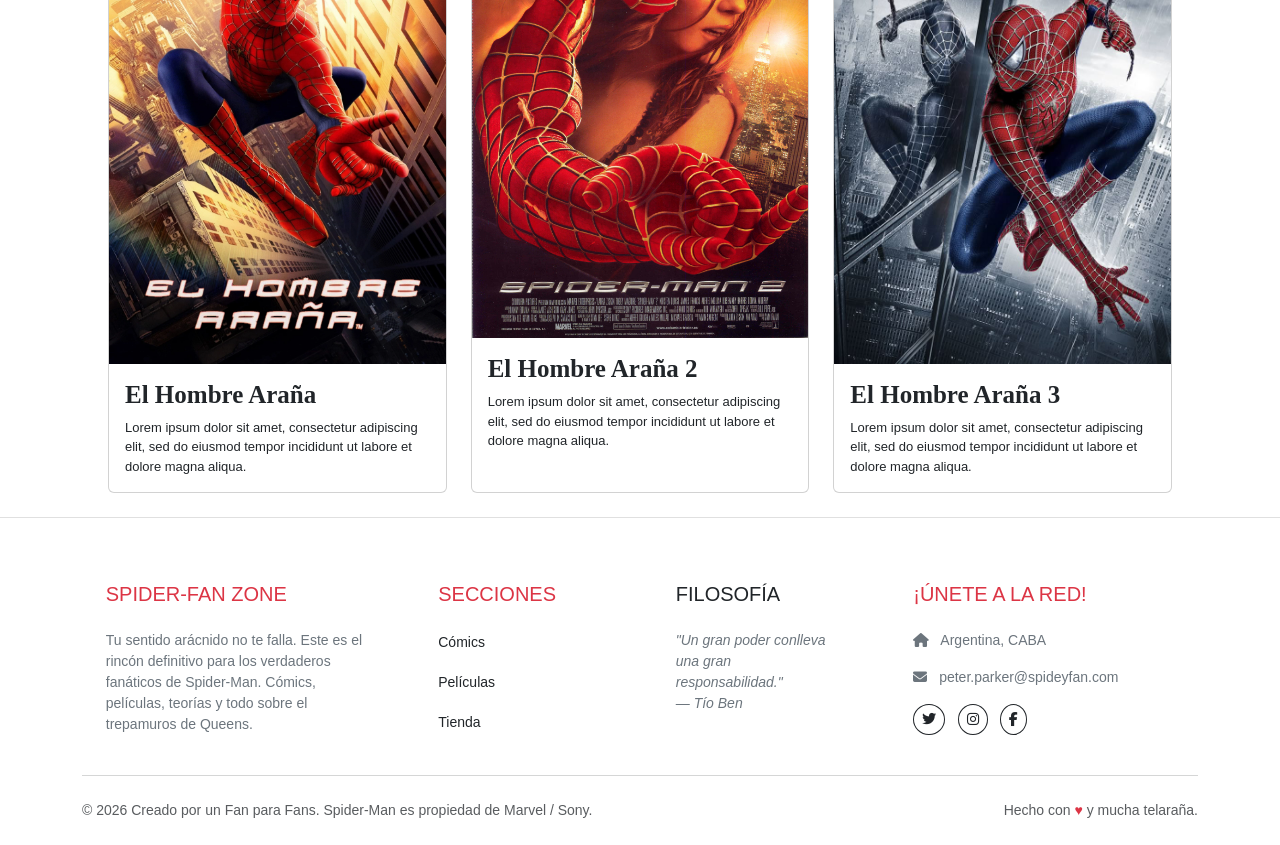
==== commit ec509761: "se agregaron imagenes" ====
--- a/index.html
+++ b/index.html
@@ -10,7 +10,7 @@
 </head>
 <body>
   
-  <header>
+<header>
   <nav class="navbar navbar-expand-lg bg-body-tertiary">
     <div class="container-fluid">
       
@@ -20,7 +20,7 @@
       </a>
       
       <button class="navbar-toggler spidey-menu-btn" type="button" data-bs-toggle="collapse" data-bs-target="#navbarNavAltMarkup" aria-controls="navbarNavAltMarkup" aria-expanded="false" aria-label="Toggle navigation">
-        <img src="./img/spidey_icon.png" alt="Menu" class="spidey-btn-img">
+          <span class="navbar-toggler-icon"></span>
       </button>
       
       <div class="collapse navbar-collapse" id="navbarNavAltMarkup">
@@ -28,7 +28,7 @@
           <a class="nav-link active" aria-current="page" href="#">Inicio</a>
           <a class="nav-link" href="./pages/historietas.html">Historietas</a>
           <a class="nav-link" href="./pages/peliculas.html">Peliculas</a>
-          <a class="nav-link" href="./pages/otros.html">Otros</a>
+          <a class="nav-link" href="./pages/tienda.html">Tienda</a>
           <a class="nav-link" href="./pages/nosotros.html">Nosotros</a>
         </div>
       </div>
@@ -177,7 +177,7 @@
   </div>
 </main>
     
-  <footer class="footer-blanco text-dark pt-5 pb-4">
+<footer class="footer-blanco text-dark pt-5 pb-4">
     <div class="container text-center text-md-start">
         <div class="row text-center text-md-start">
             
@@ -192,7 +192,7 @@
                 <h5 class="text-uppercase mb-4 font-weight-bold text-danger">Secciones</h5>
                 <p><a href="./pages/historietas.html" class="text-dark text-decoration-none hover-red small">Cómics</a></p>
                 <p><a href="./pages/peliculas.html" class="text-dark text-decoration-none hover-red small">Películas</a></p>
-                <p><a href="./pages/otros.html" class="text-dark text-decoration-none hover-red small">Merche</a></p>
+                <p><a href="./pages/tienda.html" class="text-dark text-decoration-none hover-red small">Tienda</a></p>
             </div>
 
             <div class="col-md-3 col-lg-2 col-xl-2 mx-auto mt-3">
@@ -204,7 +204,7 @@
 
             <div class="col-md-4 col-lg-3 col-xl-3 mx-auto mt-3">
                 <h5 class="text-uppercase mb-4 font-weight-bold text-danger">¡Únete a la Red!</h5>
-                <p class="small text-secondary"><i class="fas fa-home me-2"></i> Nueva York, Queens</p>
+                <p class="small text-secondary"><i class="fas fa-home me-2"></i> Argentina, CABA</p>
                 <p class="small text-secondary"><i class="fas fa-envelope me-2"></i> peter.parker@spideyfan.com</p>
                 
                 <div class="mt-3">
@@ -229,7 +229,7 @@
             </div>
         </div>
     </div>
-  </footer>
+</footer>
 
   <script src="https://cdn.jsdelivr.net/npm/bootstrap@5.3.8/dist/js/bootstrap.bundle.min.js" integrity="sha384-FKyoEForCGlyvwx9Hj09JcYn3nv7wiPVlz7YYwJrWVcXK/BmnVDxM+D2scQbITxI" crossorigin="anonymous"></script>
 
--- a/style.css
+++ b/style.css
@@ -5,10 +5,25 @@
 
 }
 
-body{
-    font-family: 'Lucida Sans', 'Lucida Sans Regular', 'Lucida Grande', 'Lucida Sans Unicode', Geneva, Verdana, sans-serif;
-    background-image: url(fondo4.jpg);
-    }
+body {
+  font-family: 'Lucida Sans', 'Lucida Sans Regular', 'Lucida Grande', 'Lucida Sans Unicode', Geneva, Verdana, sans-serif;
+  background-image: url(fondo4.jpg);
+  
+  
+  background-repeat: no-repeat;
+  
+  
+  background-attachment: fixed;
+  
+  
+  background-size: cover;
+  
+  
+  background-position: center center;
+  
+  
+  min-height: 100vh;
+}
 .container-fluid{
         
     font-family: Verdana, Geneva, Tahoma, sans-serif;
@@ -253,4 +268,92 @@
     color: #222;
     line-height: 1.6;
     margin-bottom: 0;
+}
+
+
+
+.ajuste-card .card-footer .text-body-secondary {
+  font-size: 0.85rem !important; /* Mismo tamaño uniforme para todas */
+  font-weight: normal;           /* Evita que alguna herede negritas */
+  display: block;
+}
+
+/* 3. Tip extra: Alinea horizontalmente los footers si los textos tienen largos distintos */
+.ajuste-card {
+  display: flex;
+  flex-direction: column;
+}
+
+.ajuste-card .card-body {
+  flex-grow: 1; /* Empuja el footer siempre hacia el fondo de la tarjeta */
+}
+
+/* 1. Obligamos a la columna de la imagen a ocupar todo el alto disponible */
+.card .row {
+  height: 100%;
+}
+
+.card .row > div:first-child {
+  display: flex;
+}
+
+/* 2. Hacemos que la imagen cubra todo el alto sin deformarse */
+.card .img-fluid {
+  height: 100%;
+  width: 100%;
+  object-fit: cover; /* Llena el espacio recortando suavemente los lados */
+  object-position: center top; /* Mantiene enfocada la parte superior/centro de la imagen */
+}
+
+/* --- ESTILOS PARA TU TARJETA DE MERCH --- */
+
+/* 1. Cambia el color del precio ($24.999) a bordó */
+.card-body .text-danger {
+  color: #800020 !important; /* Código HEX del color bordó */
+}
+
+/* 2. Cambia el color del botón "Comprar" a bordó */
+.card-body .btn-danger {
+  background-color: #800020 !important;
+  border-color: #800020 !important;
+  transition: background-color 0.2s ease-in-out; /* Suaviza el cambio de color */
+}
+
+/* 3. Efecto al pasar el mouse sobre el botón (borde y fondo un poco más oscuros) */
+.card-body .btn-danger:hover {
+  background-color: #5c0017 !important;
+  border-color: #5c0017 !important;
+}
+
+
+.card.border-danger,
+.card.border-primary,
+.card.border-dark {
+  border-color: #800020 !important;
+}
+
+.badge.bg-danger,
+.badge.bg-primary,
+.badge.bg-dark {
+  background-color: #800020 !important;
+  color: #ffffff !important; 
+}
+
+/* --- NUEVO ENCABEZADO PERIODÍSTICO --- */
+
+/* 1. Modificamos el título principal */
+.text-center.border-bottom.border-dark h1.display-4 {
+  color: #ffffff !important; /* Pasa a blanco */
+  text-shadow: 2px 2px 5px rgba(0, 0, 0, 0.9) !important; /* Sombra negra para despegarlo del fondo */
+}
+
+/* 2. Modificamos el subtítulo en cursiva */
+.text-center.border-bottom.border-dark p.fst-italic {
+  color: #e0e0e0 !important; /* Un blanco tiza elegante */
+  text-shadow: 1px 1px 3px rgba(0, 0, 0, 0.9) !important; /* Sombra sutil */
+}
+
+/* 3. Cambiamos la línea negra de abajo a color blanco translúcido */
+.text-center.border-bottom.border-dark {
+  border-color: rgba(255, 255, 255, 0.3) !important;
 }
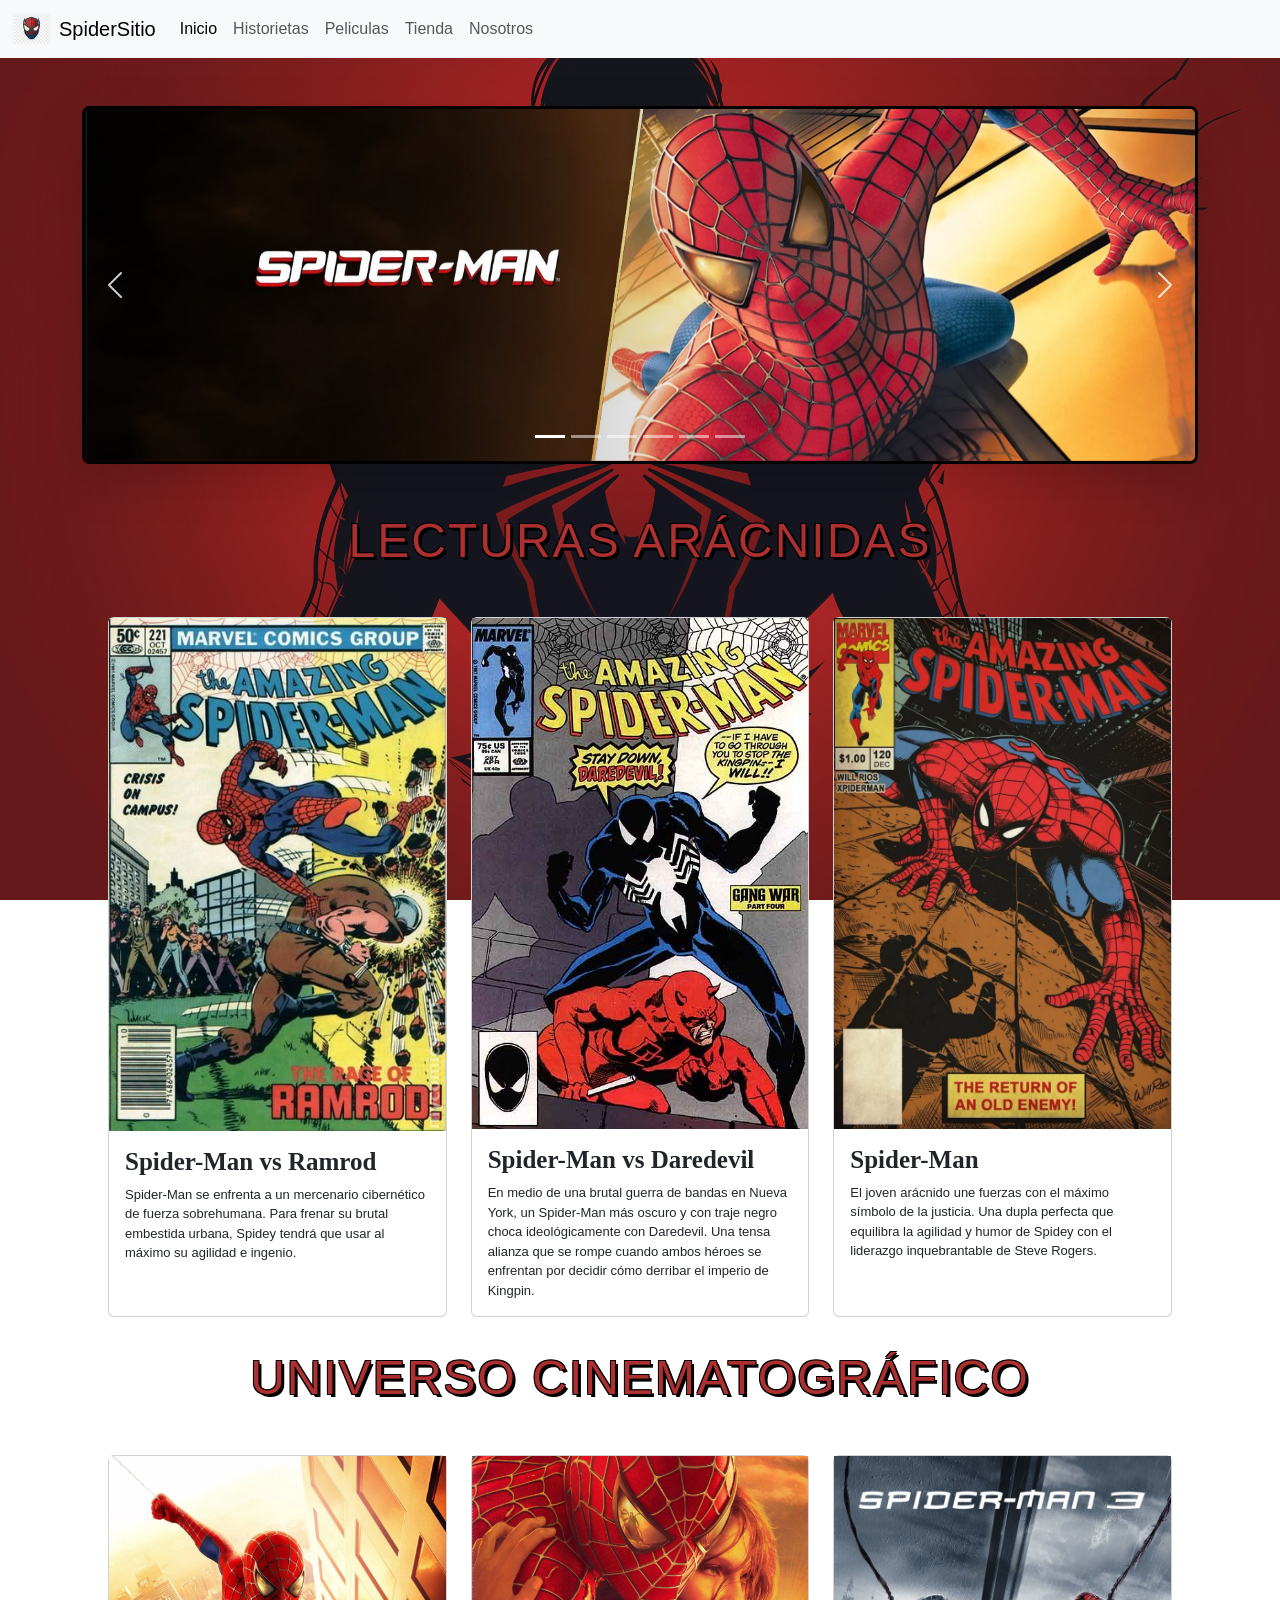
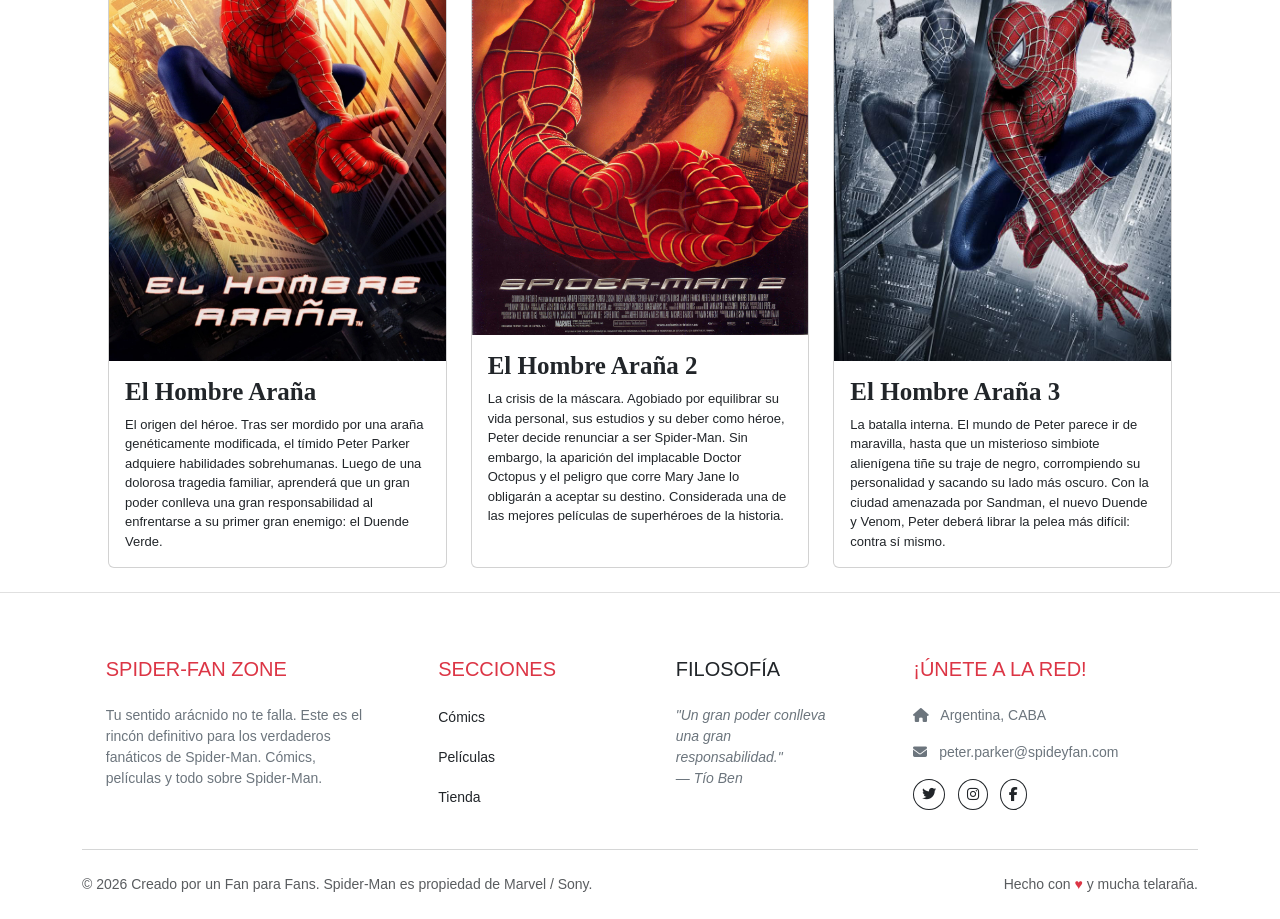
==== commit db1faa84: "terminado" ====
--- a/index.html
+++ b/index.html
@@ -6,7 +6,7 @@
     <title>Inicio</title>
     <link href="https://cdn.jsdelivr.net/npm/bootstrap@5.3.8/dist/css/bootstrap.min.css" rel="stylesheet" integrity="sha384-sRIl4kxILFvY47J16cr9ZwB07vP4J8+LH7qKQnuqkuIAvNWLzeN8tE5YBujZqJLB" crossorigin="anonymous">
     <link rel="stylesheet" href="https://cdnjs.cloudflare.com/ajax/libs/font-awesome/6.4.0/css/all.min.css" integrity="sha512-iecdLmaskl7CVkqkXNQ/ZH/XLlvWZOJyj7Yy7tcenmpD1ypASozpmT/E0iPtmFIB46ZmdtAc9eNBvH0H/ZpiBw==" crossorigin="anonymous" referrerpolicy="no-referrer" />
-    <link rel="stylesheet" href="style.css">
+    <link rel="stylesheet" href="./css/style.css">
 </head>
 <body>
   
@@ -55,42 +55,42 @@
     <div class="carousel-item active">
       <img src="./img/banner1.jpg" class="d-block w-100 img-carrusel" alt="Spider-Man Acción 1">
       <div class="carousel-caption d-none d-md-block fondo-subtítulo">
-        <h5>Spider-Man en Acción</h5>
+        
       </div>
     </div>
 
     <div class="carousel-item">
       <img src="./img/araña2.jpg" class="d-block w-100 img-carrusel" alt="Spider-Man Acción 2">
       <div class="carousel-caption d-none d-md-block fondo-subtítulo">
-        <h5>El amigable vecino</h5>
+        
       </div>
     </div>
 
     <div class="carousel-item">
       <img src="./img/banertom1.jpg" class="d-block w-100 img-carrusel" alt="Spider-Man Acción 3">
       <div class="carousel-caption d-none d-md-block fondo-subtítulo">
-        <h5>A través del Spider-Verso</h5>
+        
       </div>
     </div>
 
     <div class="carousel-item">
       <img src="./img/banertom2.jpg" class="d-block w-100 img-carrusel" alt="Spider-Man Acción 4">
       <div class="carousel-caption d-none d-md-block fondo-subtítulo">
-        <h5>Traje Clásico</h5>
+        
       </div>
     </div>
 
     <div class="carousel-item">
       <img src="./img/banerand.jpg" class="d-block w-100 img-carrusel" alt="Spider-Man Acción 5">
       <div class="carousel-caption d-none d-md-block fondo-subtítulo">
-        <h5>Balanceándose por Nueva York</h5>
+        
       </div>
     </div>
 
     <div class="carousel-item">
       <img src="./img/andrew2.jpg" class="d-block w-100 img-carrusel" alt="Spider-Man Acción 6">
       <div class="carousel-caption d-none d-md-block fondo-subtítulo">
-        <h5>Aliados arácnidos</h5>
+        
       </div>
     </div>
 
@@ -106,7 +106,7 @@
   </button>
 </div>
 
-  <!-- Título de Cómics Mejorado -->
+  
   <h2 class="titulo-secundario"><a href="./pages/historietas.html" style="color: inherit; text-decoration: none;">Lecturas Arácnidas</a></h2>
 
   <div class="row row-cols-1 row-cols-md-3 g-4 contenedor-inicio">
@@ -115,8 +115,8 @@
     <div class="card h-100">
       <img src="./img/hombrearaña.jpg" class="card-img-top-1" alt="Ramrod">
       <div class="card-body">
-        <h5 class="card-title fw-bold">Spider-Man Ramrod</h5>
-        <p class="card-text">Lorem ipsum dolor sit amet, consectetur adipiscing elit, sed do eiusmod tempor incididunt ut labore et dolore magna aliqua.</p>
+        <h5 class="card-title fw-bold">Spider-Man vs Ramrod</h5>
+        <p class="card-text">Spider-Man se enfrenta a un mercenario cibernético de fuerza sobrehumana. Para frenar su brutal embestida urbana, Spidey tendrá que usar al máximo su agilidad e ingenio.</p>
       </div>
     </div>
   </div>
@@ -125,8 +125,8 @@
     <div class="card h-100">
       <img src="./img/hombrearañana2.jpg" class="card-img-top-1" alt="Daredevil">
       <div class="card-body">
-        <h5 class="card-title fw-bold">Daredevil</h5>
-        <p class="card-text">Lorem ipsum dolor sit amet, consectetur adipiscing elit, sed do eiusmod tempor incididunt ut labore et dolore magna aliqua.</p>
+        <h5 class="card-title fw-bold">Spider-Man vs Daredevil</h5>
+        <p class="card-text">En medio de una brutal guerra de bandas en Nueva York, un Spider-Man más oscuro y con traje negro choca ideológicamente con Daredevil. Una tensa alianza que se rompe cuando ambos héroes se enfrentan por decidir cómo derribar el imperio de Kingpin.</p>
       </div>
     </div>
   </div>
@@ -135,15 +135,15 @@
     <div class="card h-100">
       <img src="./img/hombrearaña3.jpg" class="card-img-top-1" alt="Return">
       <div class="card-body">
-        <h5 class="card-title fw-bold">El Retorno</h5>
-        <p class="card-text">Lorem ipsum dolor sit amet, consectetur adipiscing elit, sed do eiusmod tempor incididunt ut labore et dolore magna aliqua.</p>
+        <h5 class="card-title fw-bold">Spider-Man</h5>
+        <p class="card-text">El joven arácnido une fuerzas con el máximo símbolo de la justicia. Una dupla perfecta que equilibra la agilidad y humor de Spidey con el liderazgo inquebrantable de Steve Rogers.</p>
       </div>
     </div>
   </div>
 
 </div>
 
-  <!-- Título de Películas Mejorado -->
+  
   <h2 class="titulo-secundario"><a href="./pages/peliculas.html" style="color: inherit; text-decoration: none;">Universo Cinematográfico</a></h2>
 
   <div class="row row-cols-1 row-cols-md-3 g-4 contenedor-inicio">
@@ -152,7 +152,7 @@
         <img src="./img/Hombrepeli1.webp" class="card-img-top-1" alt="...">
         <div class="card-body">
           <h5 class="card-title fw-bold">El Hombre Araña</h5>
-          <p class="card-text">Lorem ipsum dolor sit amet, consectetur adipiscing elit, sed do eiusmod tempor incididunt ut labore et dolore magna aliqua.</p>
+          <p class="card-text">El origen del héroe. Tras ser mordido por una araña genéticamente modificada, el tímido Peter Parker adquiere habilidades sobrehumanas. Luego de una dolorosa tragedia familiar, aprenderá que un gran poder conlleva una gran responsabilidad al enfrentarse a su primer gran enemigo: el Duende Verde.</p>
         </div>
       </div>
     </div>
@@ -161,7 +161,7 @@
         <img src="./img/hombrepeli2.jpg" class="card-img-top-1" alt="...">
         <div class="card-body">
           <h5 class="card-title fw-bold">El Hombre Araña 2</h5>
-          <p class="card-text">Lorem ipsum dolor sit amet, consectetur adipiscing elit, sed do eiusmod tempor incididunt ut labore et dolore magna aliqua.</p>
+          <p class="card-text">La crisis de la máscara. Agobiado por equilibrar su vida personal, sus estudios y su deber como héroe, Peter decide renunciar a ser Spider-Man. Sin embargo, la aparición del implacable Doctor Octopus y el peligro que corre Mary Jane lo obligarán a aceptar su destino. Considerada una de las mejores películas de superhéroes de la historia.</p>
         </div>
       </div>
     </div>
@@ -170,7 +170,7 @@
         <img src="./img/hombrepeli3.jpg" class="card-img-top-1" alt="...">
         <div class="card-body">
           <h5 class="card-title fw-bold">El Hombre Araña 3</h5>
-          <p class="card-text">Lorem ipsum dolor sit amet, consectetur adipiscing elit, sed do eiusmod tempor incididunt ut labore et dolore magna aliqua.</p>
+          <p class="card-text">La batalla interna. El mundo de Peter parece ir de maravilla, hasta que un misterioso simbiote alienígena tiñe su traje de negro, corrompiendo su personalidad y sacando su lado más oscuro. Con la ciudad amenazada por Sandman, el nuevo Duende y Venom, Peter deberá librar la pelea más difícil: contra sí mismo.</p>
         </div>
       </div>
     </div>
@@ -184,7 +184,7 @@
             <div class="col-md-3 col-lg-3 col-xl-3 mx-auto mt-3">
                 <h5 class="text-uppercase mb-4 font-weight-bold text-danger">Spider-Fan Zone</h5>
                 <p class="text-secondary small">
-                    Tu sentido arácnido no te falla. Este es el rincón definitivo para los verdaderos fanáticos de Spider-Man. Cómics, películas, teorías y todo sobre el trepamuros de Queens.
+                    Tu sentido arácnido no te falla. Este es el rincón definitivo para los verdaderos fanáticos de Spider-Man. Cómics, películas y todo sobre Spider-Man.
                 </p>
             </div>
 
--- a/css/style.css
+++ b/css/style.css
@@ -0,0 +1,273 @@
+* {
+  margin: 0;
+  padding: 0;
+  box-sizing: border-box;
+}
+
+body {
+  font-family: "Lucida Sans", "Lucida Grande", Geneva, Verdana, sans-serif;
+  background-image: url("../fondo4.jpg");
+  background-repeat: no-repeat;
+  background-attachment: fixed;
+  background-size: cover;
+  background-position: center center;
+  min-height: 100vh;
+}
+
+.container-fluid {
+  font-family: Verdana, Geneva, Tahoma, sans-serif;
+}
+
+.contenedor, .contenedor-inicio {
+  width: 85%;
+  max-width: 20px auto;
+  margin: 0 auto;
+}
+
+.text-center.border-bottom.border-dark {
+  border-color: rgba(255, 255, 255, 0.3) !important;
+}
+.text-center.border-bottom.border-dark h1.display-4 {
+  color: #ffffff !important;
+  text-shadow: 2px 2px 5px rgba(0, 0, 0, 0.9) !important;
+}
+.text-center.border-bottom.border-dark p.fst-italic {
+  color: #e0e0e0 !important;
+  text-shadow: 1px 1px 3px rgba(0, 0, 0, 0.9) !important;
+}
+
+.spidey-logo {
+  height: 32px;
+  width: auto;
+  background-color: whitesmoke;
+  border-radius: 4px;
+  padding: 2px;
+  margin-right: 8px;
+}
+
+.spidey-menu-btn {
+  border: none !important;
+  background: transparent !important;
+  padding: 0;
+}
+
+.spidey-btn-img {
+  height: 32px;
+  width: auto;
+  background-color: whitesmoke;
+  border-radius: 4px;
+  padding: 2px;
+}
+
+.titulo-secundario {
+  font-family: "Bangers", "Impact", sans-serif;
+  font-size: 3rem;
+  color: #ad3030;
+  text-transform: uppercase;
+  letter-spacing: 2px;
+  text-align: center;
+  margin-top: 2rem;
+  margin-bottom: 1.5rem;
+  text-shadow: 3px 3px 0px #000, -1px -1px 0px #000, 1px -1px 0px #000, -1px 1px 0px #000, 1px 1px 0px #000;
+  transition: transform 0.3s ease-in-out;
+}
+.titulo-secundario:hover {
+  transform: scale(1.05) rotate(-1deg);
+  color: #005a9c;
+}
+
+.bloque-introduccion {
+  background-color: #fffbdf;
+  border: 3px solid #000000;
+  padding: 1.5rem;
+  border-radius: 4px;
+  box-shadow: 6px 6px 0px #000000;
+  margin-bottom: 2.5rem;
+}
+
+.subtitulo-comic {
+  font-family: "Bangers", "Impact", sans-serif;
+  color: #b42525;
+  font-size: 1.8rem;
+  letter-spacing: 1px;
+  margin-bottom: 0.8rem;
+  text-transform: uppercase;
+}
+
+.descripcion-comic {
+  font-size: 1.1rem;
+  color: #222222;
+  line-height: 1.6;
+  margin-bottom: 0;
+}
+
+.texto-pregunta {
+  color: #ffffff;
+  font-family: "Courier New", Courier, monospace;
+  text-align: center;
+}
+
+.texto-respuesta {
+  color: #f0f8ff;
+  border: solid 2px #000000;
+}
+
+.tops {
+  font-family: "Poppins", sans-serif;
+  font-size: 1.4rem;
+  font-weight: 800;
+  text-transform: uppercase;
+  color: #ffffff;
+  background-color: #e50914;
+  padding: 6px 16px;
+  border-radius: 4px;
+  display: inline-block;
+  margin-left: 1.5rem;
+  margin-top: 2.5rem;
+  margin-bottom: 1.2rem;
+  box-shadow: 0px 4px 0px rgba(0, 0, 0, 0.1);
+}
+
+.ajuste-card {
+  display: flex;
+  flex-direction: column;
+  gap: 20px;
+  max-width: 1000px;
+  margin: auto;
+  width: 100%;
+  border: solid 3px #000000;
+}
+.ajuste-card .card-body {
+  flex-grow: 1;
+}
+.ajuste-card .card-footer .text-body-secondary {
+  font-size: 0.85rem !important;
+  font-weight: normal;
+  display: block;
+}
+
+.card .row {
+  height: 100%;
+}
+.card .row > div:first-child {
+  display: flex;
+}
+.card .img-fluid {
+  height: 100%;
+  width: 100%;
+  object-fit: cover;
+  object-position: center top;
+}
+.card.border-danger, .card.border-primary, .card.border-dark {
+  border-color: #800020 !important;
+}
+
+.ajustar-imagen {
+  border: solid 2px #000000;
+}
+
+.card-title {
+  font-family: Georgia, "Times New Roman", Times, serif;
+  font-size: 25px;
+}
+
+.card-text {
+  font-size: 13px;
+}
+
+.card-text1 {
+  font-size: 15px;
+}
+
+.card-img-tops {
+  height: 250px;
+  object-fit: contain;
+  background-color: #f8f9fa;
+  padding: 10px;
+}
+
+.card-body .text-danger {
+  color: #800020 !important;
+}
+.card-body .btn-danger {
+  background-color: #800020 !important;
+  border-color: #800020 !important;
+  transition: background-color 0.2s ease-in-out;
+}
+.card-body .btn-danger:hover {
+  background-color: #5c0017 !important;
+  border-color: #5c0017 !important;
+}
+
+.badge.bg-danger, .badge.bg-primary, .badge.bg-dark {
+  background-color: #800020 !important;
+  color: #ffffff !important;
+}
+
+.ajuste-carrusel {
+  border: 3px solid #000000;
+  border-radius: 12px;
+  overflow: hidden;
+  box-shadow: 0 10px 30px rgba(0, 0, 0, 0.5), 0 0 15px rgba(226, 54, 54, 0.4);
+  margin: 2rem auto;
+}
+
+.peli-imagenes {
+  height: 450px;
+  object-fit: cover;
+  filter: brightness(0.9) contrast(1.1);
+}
+
+.carousel-control-prev, .carousel-control-next {
+  width: 50px;
+  height: 50px;
+  border-radius: 50%;
+  top: 50%;
+  transform: translateY(-50%);
+  opacity: 0.8;
+  transition: all 0.2s ease-in-out;
+}
+
+.carousel-control-prev {
+  left: 20px;
+}
+
+.carousel-control-next {
+  right: 20px;
+}
+
+@media (max-width: 767.98px) {
+  .peli-imagenes {
+    height: 220px;
+    object-fit: fill;
+  }
+  .carousel-control-prev, .carousel-control-next {
+    width: 35px;
+    height: 35px;
+  }
+  .carousel-control-prev {
+    left: 8px;
+  }
+  .carousel-control-next {
+    right: 8px;
+  }
+  .carousel-indicators {
+    display: none;
+  }
+}
+.footer-blanco {
+  background-color: #ffffff;
+  border-top: 1px solid #e0e0e0;
+}
+.footer-blanco .btn-outline-dark:hover {
+  background-color: #dc3545;
+  border-color: #dc3545;
+  color: #ffffff;
+}
+
+.hover-red:hover {
+  color: #dc3545 !important;
+  transition: color 0.2s ease-in-out;
+}
+
+
